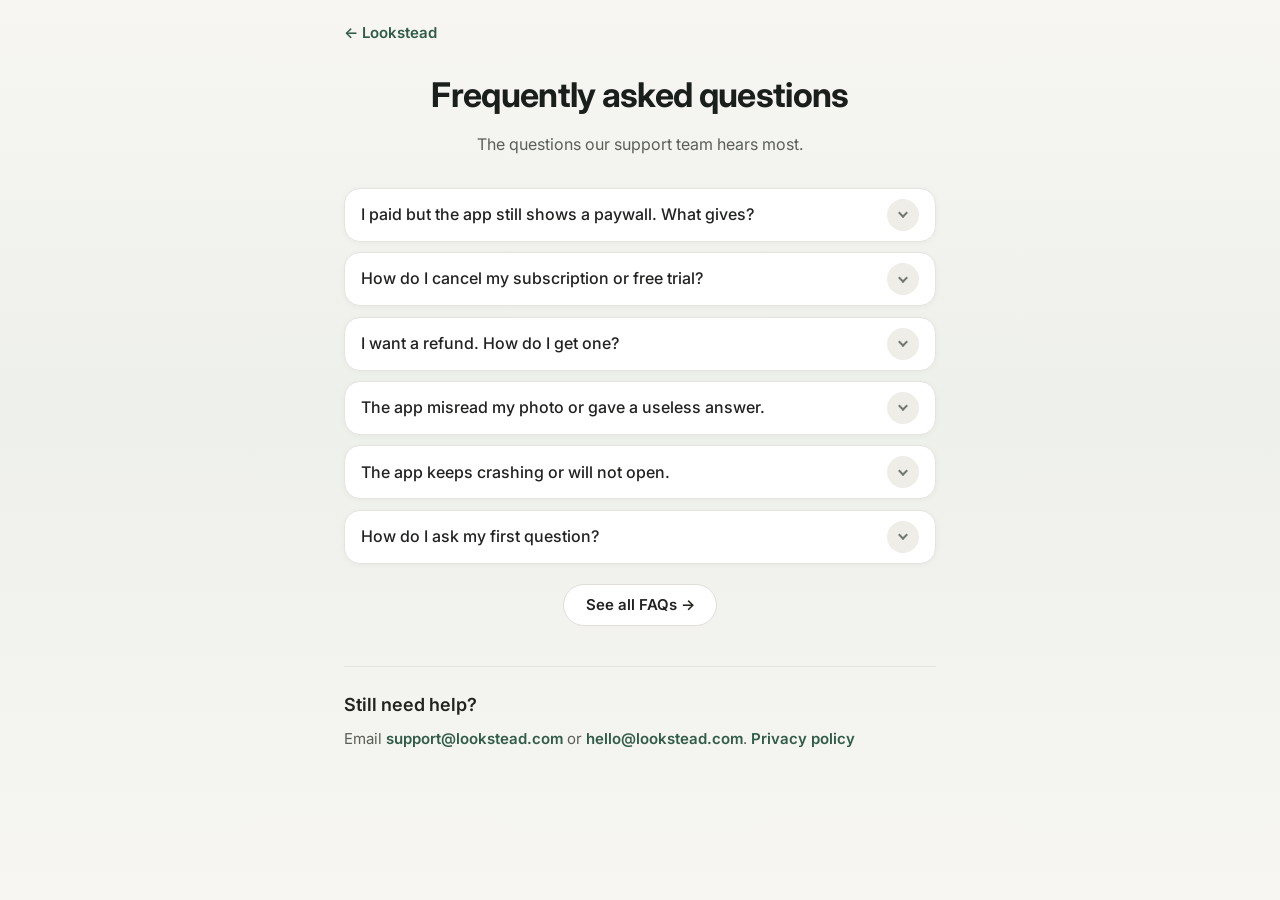
==== help/index.html @ fd9ef432 "Serve privacy, terms, and help at clean URLs without .html. Co-authored-by: Cursor <cursoragent@curs" ====
<!DOCTYPE html>
<html lang="en-GB">
  <head>
    <meta charset="utf-8" />
    <meta name="viewport" content="width=device-width, initial-scale=1" />
    <title>Help · Lookstead</title>
    <link rel="canonical" href="https://lookstead.com/help" />
    <link rel="icon" href="/assets/favicon.png" type="image/png" />
    <link rel="preconnect" href="https://fonts.googleapis.com" />
    <link rel="preconnect" href="https://fonts.gstatic.com" crossorigin />
    <link
      href="https://fonts.googleapis.com/css2?family=Inter:wght@400;500;600;700&display=swap"
      rel="stylesheet" />
    <link rel="stylesheet" href="/styles.css" />
  </head>
  <body class="page-help-body">
    <header class="help-top">
      <a class="help-back" href="/">← Lookstead</a>
    </header>

    <main class="page-help">
      <h1 class="faq-page-title">Frequently asked questions</h1>
      <p class="faq-page-lead">The questions our support team hears most.</p>

      <div id="faq-list" class="faq-list"></div>

      <button type="button" id="faq-see-all" class="faq-see-all">See all FAQs →</button>

      <section class="faq-contact">
        <h2 class="faq-contact-title">Still need help?</h2>
        <p>
          Email <a href="mailto:support@lookstead.com">support@lookstead.com</a> or
          <a href="mailto:hello@lookstead.com">hello@lookstead.com</a>.
          <a href="/privacy">Privacy policy</a>
        </p>
      </section>
    </main>

    <script src="/help.js"></script>
  </body>
</html>
---- styles.css ----
:root {
  --bg-dark: #0f1210;
  --text: #f7f6f2;
  --text-muted: rgba(247, 246, 242, 0.78);
  --primary: #315c49;
  --primary-deep: #243d32;
  --accent: #a3d968;
  --accent-hover: #b5e67a;
  --nav-bg: rgba(12, 14, 12, 0.62);
  --nav-border: rgba(255, 255, 255, 0.1);
  --radius-pill: 999px;
  --radius-card: 14px;
  --font: 'Inter', system-ui, -apple-system, 'Segoe UI', sans-serif;
  --hero-image: url('https://images.unsplash.com/photo-1586023492125-27b2c045efd7?auto=format&fit=crop&w=2400&q=80');
}

*,
*::before,
*::after {
  box-sizing: border-box;
}

html {
  scroll-behavior: smooth;
}

body {
  margin: 0;
  font-family: var(--font);
  color: var(--text);
  background: var(--bg-dark);
  line-height: 1.55;
  -webkit-font-smoothing: antialiased;
  text-rendering: optimizeLegibility;
}

a {
  color: inherit;
  text-decoration: none;
}

.site-header {
  position: fixed;
  top: 0;
  left: 0;
  right: 0;
  z-index: 100;
  padding: 1rem 1.25rem;
  pointer-events: none;
}

.nav-inner {
  pointer-events: auto;
  max-width: 1080px;
  margin: 0 auto;
  display: flex;
  align-items: center;
  gap: 1rem;
  padding: 0.6rem 1rem 0.6rem 1.2rem;
  background: var(--nav-bg);
  backdrop-filter: blur(18px);
  -webkit-backdrop-filter: blur(18px);
  border: 1px solid var(--nav-border);
  border-radius: var(--radius-pill);
  box-shadow: 0 4px 24px rgba(0, 0, 0, 0.18);
}

.brand {
  display: flex;
  align-items: center;
  gap: 0.55rem;
  font-weight: 600;
  font-size: 0.9375rem;
  letter-spacing: -0.01em;
  white-space: nowrap;
}

.brand-mark {
  width: 16px;
  height: 16px;
  background: var(--accent);
  border-radius: 3px;
  transform: rotate(45deg);
}

.nav-links {
  display: none;
  flex: 1;
  justify-content: center;
  gap: 1.75rem;
  font-size: 0.875rem;
  font-weight: 500;
  color: var(--text-muted);
}

.nav-links a {
  transition: color 0.15s ease;
}

.nav-links a:hover {
  color: var(--text);
}

.nav-cta {
  margin-left: auto;
  display: inline-flex;
  align-items: center;
  gap: 0.4rem;
  padding: 0.5rem 0.95rem;
  background: var(--accent);
  color: #1e2e18;
  font-size: 0.8125rem;
  font-weight: 600;
  border-radius: var(--radius-pill);
  white-space: nowrap;
  transition: background 0.15s ease;
}

.nav-cta:hover {
  background: var(--accent-hover);
}

.apple {
  width: 14px;
  height: 14px;
  background: currentColor;
  mask: url("data:image/svg+xml,%3Csvg xmlns='http://www.w3.org/2000/svg' viewBox='0 0 384 512'%3E%3Cpath fill='black' d='M318.7 268.7c-.2-36.7 16.4-64.4 50-84.8-18.8-26.9-47.2-41.7-84.7-44.6-35.5-2.8-74.3 20.7-88.5 20.7-15 0-43.1-18.6-63.4-18.6C80.6 142 0 214.3 0 286.3c0 87 70.5 171.7 128.3 171.7 18.5 0 31.5-12.5 53.9-12.5 21.8 0 33.9 12.5 57.2 12.5 58.5 0 102.7-99.6 102.7-168.1-.1-4.4-.4-8.7-1.1-13.1zM192.1 98.2c26.7-32 24.4-61 23.7-71.2-23.1 1.3-50.1 15.4-66.2 32.8-18.2 19.5-28.6 43.4-26.4 68.8 27.9 2.2 56.4-12.7 68.9-30.4z'/%3E%3C/svg%3E")
    center / contain no-repeat;
  -webkit-mask: url("data:image/svg+xml,%3Csvg xmlns='http://www.w3.org/2000/svg' viewBox='0 0 384 512'%3E%3Cpath fill='black' d='M318.7 268.7c-.2-36.7 16.4-64.4 50-84.8-18.8-26.9-47.2-41.7-84.7-44.6-35.5-2.8-74.3 20.7-88.5 20.7-15 0-43.1-18.6-63.4-18.6C80.6 142 0 214.3 0 286.3c0 87 70.5 171.7 128.3 171.7 18.5 0 31.5-12.5 53.9-12.5 21.8 0 33.9 12.5 57.2 12.5 58.5 0 102.7-99.6 102.7-168.1-.1-4.4-.4-8.7-1.1-13.1zM192.1 98.2c26.7-32 24.4-61 23.7-71.2-23.1 1.3-50.1 15.4-66.2 32.8-18.2 19.5-28.6 43.4-26.4 68.8 27.9 2.2 56.4-12.7 68.9-30.4z'/%3E%3C/svg%3E")
    center / contain no-repeat;
}

.hero {
  position: relative;
  min-height: 100svh;
  display: flex;
  flex-direction: column;
  align-items: center;
  justify-content: center;
  text-align: center;
  padding: 6rem 1.5rem 4rem;
  background-image:
    linear-gradient(180deg, rgba(8, 10, 9, 0.55) 0%, rgba(8, 10, 9, 0.82) 100%), var(--hero-image);
  background-size: cover;
  background-position: center 40%;
}

.hero-slides {
  position: relative;
  max-width: 680px;
  min-height: 200px;
}

.hero-slide {
  position: absolute;
  inset: 0;
  opacity: 0;
  transform: translateY(10px);
  transition: opacity 0.5s ease, transform 0.5s ease;
  pointer-events: none;
}

.hero-slide.is-active {
  position: relative;
  opacity: 1;
  transform: translateY(0);
  pointer-events: auto;
}

.hero h1 {
  margin: 0 0 1.125rem;
  font-size: clamp(2rem, 5.5vw, 3.25rem);
  font-weight: 600;
  line-height: 1.12;
  letter-spacing: -0.025em;
}

.hero-lead {
  margin: 0 auto;
  max-width: 34rem;
  font-size: clamp(1rem, 2.1vw, 1.0625rem);
  line-height: 1.6;
  color: var(--text-muted);
  font-weight: 400;
}

.hero-actions {
  display: flex;
  flex-wrap: wrap;
  gap: 0.65rem;
  justify-content: center;
  margin-top: 2rem;
}

.btn {
  display: inline-flex;
  align-items: center;
  justify-content: center;
  padding: 0.8rem 1.45rem;
  font-size: 0.9375rem;
  font-weight: 600;
  border-radius: var(--radius-pill);
  border: 1px solid transparent;
  cursor: pointer;
  transition: background 0.15s ease, border-color 0.15s ease, transform 0.12s ease;
}

.btn:active {
  transform: scale(0.98);
}

.btn-primary {
  background: var(--accent);
  color: #1e2e18;
  box-shadow: 0 2px 12px rgba(163, 217, 104, 0.35);
}

.btn-primary:hover {
  background: var(--accent-hover);
}

.btn-ghost {
  background: rgba(255, 255, 255, 0.04);
  border-color: rgba(255, 255, 255, 0.28);
  color: var(--text);
}

.btn-ghost:hover {
  border-color: rgba(255, 255, 255, 0.45);
  background: rgba(255, 255, 255, 0.08);
}

.btn-lg {
  padding: 0.95rem 1.75rem;
  font-size: 0.9375rem;
}

.hero-dots {
  display: flex;
  gap: 0.45rem;
  margin-top: 2.75rem;
}

.dot {
  width: 7px;
  height: 7px;
  padding: 0;
  border: none;
  border-radius: 50%;
  background: rgba(255, 255, 255, 0.32);
  cursor: pointer;
  transition: background 0.15s ease, transform 0.15s ease;
}

.dot.is-active {
  background: var(--accent);
  transform: scale(1.2);
}

.section {
  padding: 4.25rem 1.5rem;
  background: #f7f6f2;
  color: #20231f;
}

.section-dark {
  background: #161a17;
  color: var(--text);
}

.section-muted {
  background: #e8e6e0;
}

.section-cta {
  background: var(--primary-deep);
  color: var(--text);
}

.section-inner {
  max-width: 1000px;
  margin: 0 auto;
}

.section-inner.narrow {
  max-width: 600px;
}

.section-inner.center {
  text-align: center;
}

.section-label {
  margin: 0 0 1.75rem;
  font-size: 1.5rem;
  font-weight: 600;
  letter-spacing: -0.02em;
}

.feature-grid {
  list-style: none;
  margin: 0;
  padding: 0;
  display: grid;
  grid-template-columns: repeat(auto-fit, minmax(220px, 1fr));
  gap: 1rem;
}

.feature-grid li {
  padding: 1.25rem 1.35rem;
  background: rgba(255, 255, 255, 0.04);
  border: 1px solid rgba(255, 255, 255, 0.08);
  border-radius: var(--radius-card);
}

.feature-grid h3 {
  margin: 0 0 0.45rem;
  font-size: 1rem;
  font-weight: 600;
  letter-spacing: -0.01em;
}

.feature-grid p {
  margin: 0;
  color: var(--text-muted);
  font-size: 0.9375rem;
  line-height: 1.55;
}

.section:not(.section-dark) .feature-grid p {
  color: #5a5f58;
}

.steps {
  margin: 0;
  padding-left: 1.15rem;
  display: flex;
  flex-direction: column;
  gap: 0.85rem;
  font-size: 1rem;
  line-height: 1.55;
  color: #3d423c;
}

.steps strong {
  font-weight: 600;
  color: #20231f;
}

.pricing-lead {
  color: #4a4f48;
  margin: 0 0 0.25rem;
  font-size: 1rem;
  line-height: 1.6;
}

.pricing-cards {
  display: grid;
  grid-template-columns: repeat(auto-fit, minmax(168px, 1fr));
  gap: 0.85rem;
  margin-top: 1.35rem;
}

.pricing-card {
  background: #faf9f6;
  border-radius: var(--radius-card);
  padding: 1.2rem 1.25rem;
  border: 1px solid #d8d6cf;
}

.pricing-card.highlight {
  border-color: var(--primary);
  background: #fff;
  box-shadow: 0 2px 16px rgba(49, 92, 73, 0.1);
}

.pricing-card h3 {
  margin: 0 0 0.4rem;
  font-size: 1.0625rem;
  font-weight: 600;
}

.pricing-card p {
  margin: 0;
  font-size: 0.875rem;
  line-height: 1.5;
  color: #5a5f58;
}

.section-cta .section-label {
  color: var(--text);
}

.section-cta p {
  color: var(--text-muted);
  line-height: 1.6;
  max-width: 26rem;
  margin-left: auto;
  margin-right: auto;
}

.download-actions {
  display: flex;
  flex-wrap: wrap;
  gap: 0.65rem;
  justify-content: center;
  margin-top: 0.25rem;
}

.btn-ghost-on-dark {
  background: transparent;
  border: 1px solid rgba(255, 255, 255, 0.35);
  color: var(--text);
}

.btn-ghost-on-dark:hover {
  border-color: rgba(255, 255, 255, 0.55);
  background: rgba(255, 255, 255, 0.06);
}

.toast {
  margin: 1rem auto 0;
  max-width: 22rem;
  font-size: 0.8125rem;
  line-height: 1.45;
  color: rgba(247, 246, 242, 0.9);
  background: rgba(0, 0, 0, 0.25);
  padding: 0.5rem 0.85rem;
  border-radius: 8px;
}

.section-cta .fine {
  margin-top: 1.35rem;
  font-size: 0.8125rem;
  line-height: 1.5;
  opacity: 0.88;
  max-width: 26rem;
  margin-left: auto;
  margin-right: auto;
  color: rgba(247, 246, 242, 0.75);
}

.site-footer {
  padding: 2.25rem 1.5rem;
  background: #0a0c0b;
  font-size: 0.875rem;
}

.footer-inner {
  max-width: 1000px;
  margin: 0 auto;
  text-align: center;
}

.brand-footer {
  font-weight: 600;
  display: block;
  margin-bottom: 0.85rem;
  letter-spacing: -0.01em;
}

.footer-links {
  display: flex;
  flex-wrap: wrap;
  justify-content: center;
  gap: 0.75rem 1.25rem;
  margin-bottom: 0.85rem;
  color: var(--text-muted);
}

.footer-links a {
  text-decoration: underline;
  text-decoration-color: rgba(255, 255, 255, 0.2);
  text-underline-offset: 3px;
}

.footer-links a:hover {
  color: var(--text);
  text-decoration-color: rgba(255, 255, 255, 0.45);
}

.copyright {
  margin: 0;
  color: rgba(255, 255, 255, 0.4);
  font-size: 0.8125rem;
}

.page-help-body {
  min-height: 100vh;
  background: linear-gradient(180deg, #f7f6f2 0%, #eef0eb 45%, #f7f6f2 100%);
  color: #20231f;
}

.help-top {
  padding: 1.25rem 1.5rem 0;
  max-width: 640px;
  margin: 0 auto;
}

.help-back {
  font-weight: 600;
  color: var(--primary);
  font-size: 0.9375rem;
}

.page-help {
  padding: 1.5rem 1.5rem 3rem;
  max-width: 640px;
  margin: 0 auto;
}

.faq-page-title {
  margin: 0 0 0.65rem;
  font-size: clamp(1.75rem, 4vw, 2.125rem);
  font-weight: 700;
  letter-spacing: -0.02em;
  text-align: center;
  color: #1a1f1c;
}

.faq-page-lead {
  margin: 0 0 2rem;
  text-align: center;
  color: #5a5f58;
  font-size: 1rem;
  line-height: 1.5;
}

.faq-list {
  display: flex;
  flex-direction: column;
  gap: 0.65rem;
}

.faq-item {
  background: #fff;
  border: 1px solid #e5e5de;
  border-radius: 16px;
  padding: 0 1rem;
  box-shadow: 0 1px 6px rgba(20, 24, 20, 0.04);
}

.faq-question {
  list-style: none;
  display: flex;
  align-items: center;
  gap: 0.75rem;
  min-height: 3.25rem;
  cursor: pointer;
  font-weight: 500;
  font-size: 1rem;
  line-height: 1.35;
  color: #20231f;
}

.faq-question::-webkit-details-marker {
  display: none;
}

.faq-question-text {
  flex: 1;
  padding: 0.75rem 0;
}

.faq-chevron {
  flex-shrink: 0;
  width: 2rem;
  height: 2rem;
  border-radius: 999px;
  background: #eeede8;
  position: relative;
}

.faq-chevron::after {
  content: '';
  position: absolute;
  left: 50%;
  top: 45%;
  width: 7px;
  height: 7px;
  border-right: 2px solid #72776f;
  border-bottom: 2px solid #72776f;
  transform: translate(-50%, -50%) rotate(45deg);
  transition: transform 0.2s ease;
}

.faq-item[open] .faq-chevron::after {
  top: 55%;
  transform: translate(-50%, -50%) rotate(-135deg);
}

.faq-answer {
  margin: 0 0 1rem;
  padding-right: 2.5rem;
  font-size: 0.9375rem;
  line-height: 1.6;
  color: #5a5f58;
}

.faq-see-all {
  display: block;
  margin: 1.25rem auto 0;
  padding: 0.65rem 1.35rem;
  font-size: 0.9375rem;
  font-weight: 600;
  font-family: inherit;
  color: #20231f;
  background: #fff;
  border: 1px solid #e0ded6;
  border-radius: 999px;
  cursor: pointer;
}

.faq-see-all:hover {
  border-color: #c8c6be;
}

.faq-see-all[hidden] {
  display: none;
}

.faq-contact {
  margin-top: 2.5rem;
  padding-top: 1.5rem;
  border-top: 1px solid #e5e5de;
}

.faq-contact-title {
  font-size: 1.125rem;
  font-weight: 600;
  margin: 0 0 0.5rem;
}

.faq-contact p {
  margin: 0;
  line-height: 1.6;
  color: #5a5f58;
  font-size: 0.9375rem;
}

.faq-contact a {
  color: var(--primary);
  font-weight: 600;
}

.page-legal {
  padding: 6rem 1.5rem 3rem;
  max-width: 720px;
  margin: 0 auto;
  color: #20231f;
  background: #f7f6f2;
  min-height: 100vh;
}

.page-legal h1 {
  font-size: 1.75rem;
  font-weight: 600;
  margin-bottom: 0.5rem;
}

.page-legal .back {
  display: inline-block;
  margin-bottom: 2rem;
  color: var(--primary);
  font-weight: 600;
}

.page-legal h2 {
  font-size: 1.0625rem;
  font-weight: 600;
  margin-top: 2rem;
}

.page-legal p,
.page-legal li {
  line-height: 1.6;
  color: #4a4f48;
}

@media (min-width: 768px) {
  .nav-links {
    display: flex;
  }

  .nav-cta {
    margin-left: 0;
  }
}

@media (max-width: 767px) {
  .nav-inner {
    padding-right: 0.75rem;
  }

  .nav-cta span:not(.apple) {
    display: none;
  }

  .nav-cta {
    padding: 0.5rem 0.75rem;
  }
}
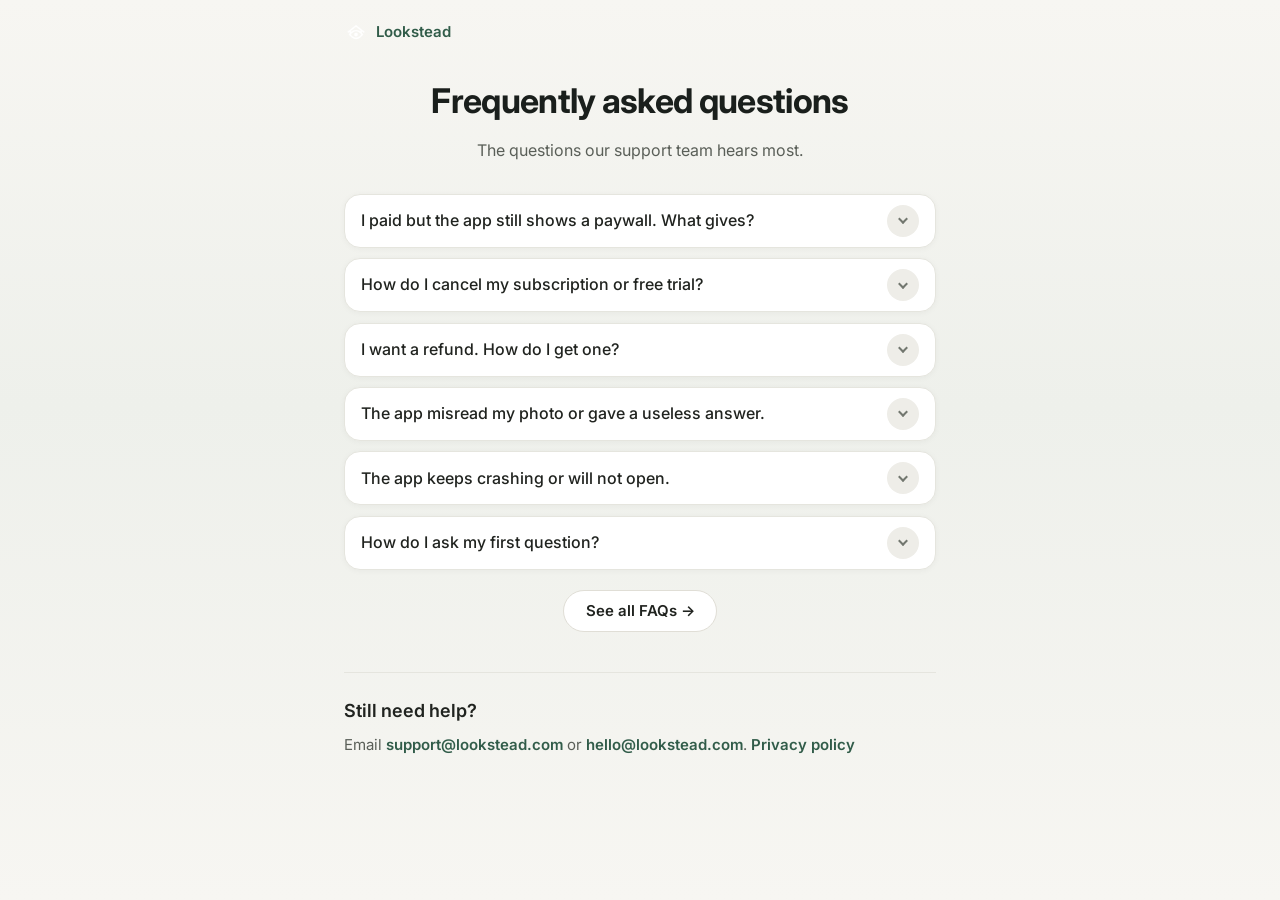
==== commit 17da9488: "Use app brand icons on the marketing site. Co-authored-by: Cursor <cursoragent@cursor.com>" ====
--- a/help/index.html
+++ b/help/index.html
@@ -5,7 +5,7 @@
     <meta name="viewport" content="width=device-width, initial-scale=1" />
     <title>Help · Lookstead</title>
     <link rel="canonical" href="https://lookstead.com/help" />
-    <link rel="icon" href="/assets/favicon.png" type="image/png" />
+    <link rel="icon" href="/assets/favicon.png" type="image/png" sizes="32x32" />
     <link rel="preconnect" href="https://fonts.googleapis.com" />
     <link rel="preconnect" href="https://fonts.gstatic.com" crossorigin />
     <link
@@ -15,7 +15,10 @@
   </head>
   <body class="page-help-body">
     <header class="help-top">
-      <a class="help-back" href="/">← Lookstead</a>
+      <a class="help-back" href="/">
+        <img class="help-back-mark" src="/assets/white-icon-transparent.png" width="24" height="24" alt="" />
+        Lookstead
+      </a>
     </header>
 
     <main class="page-help">
--- a/styles.css
+++ b/styles.css
@@ -76,11 +76,11 @@
 }
 
 .brand-mark {
-  width: 16px;
-  height: 16px;
-  background: var(--accent);
-  border-radius: 3px;
-  transform: rotate(45deg);
+  width: 28px;
+  height: 28px;
+  border-radius: 8px;
+  object-fit: contain;
+  flex-shrink: 0;
 }
 
 .nav-links {
@@ -498,9 +498,19 @@
 }
 
 .help-back {
+  display: inline-flex;
+  align-items: center;
+  gap: 0.5rem;
   font-weight: 600;
   color: var(--primary);
   font-size: 0.9375rem;
+}
+
+.help-back-mark {
+  width: 24px;
+  height: 24px;
+  object-fit: contain;
+  border-radius: 6px;
 }
 
 .page-help {
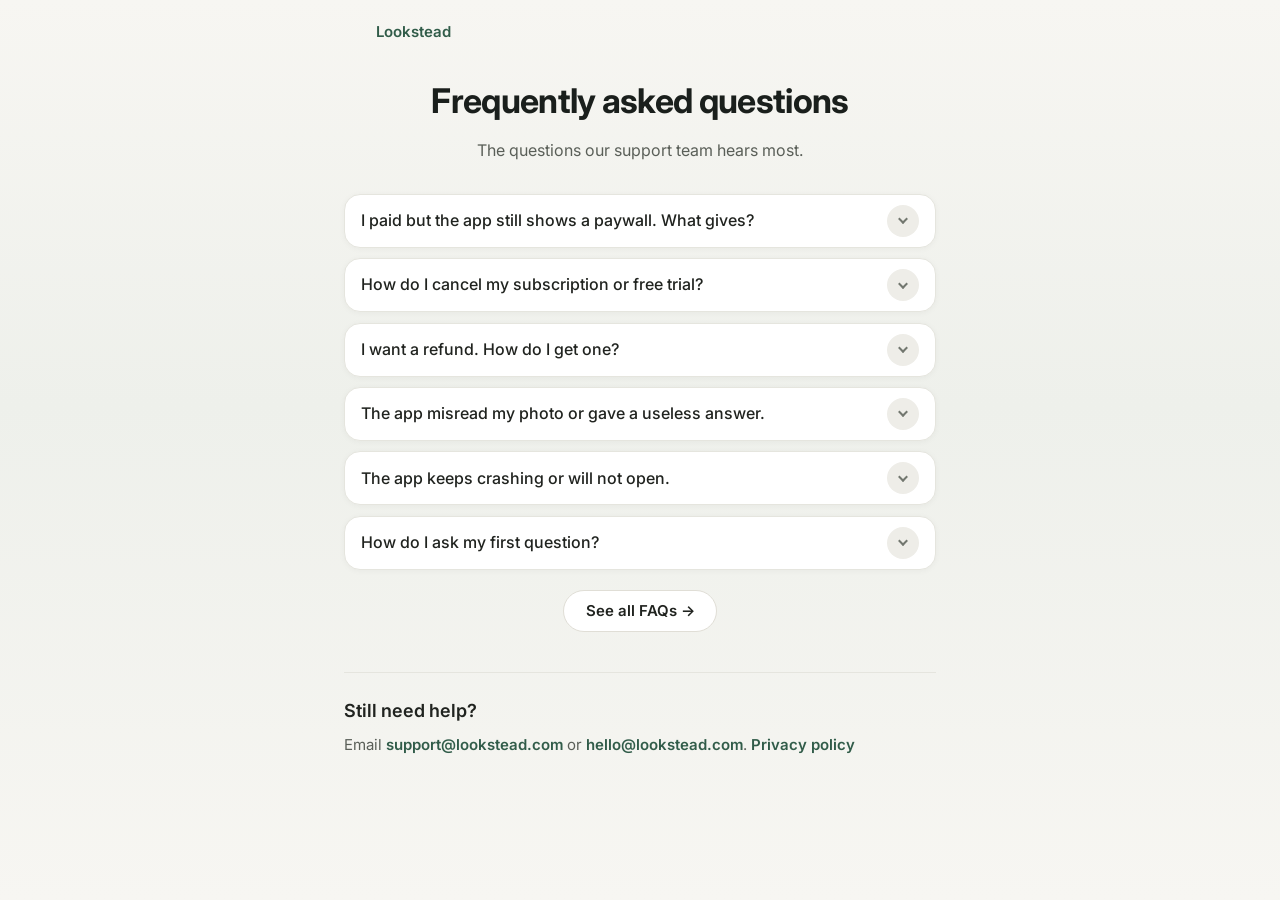
==== commit 40317cee: "Use SVG brand mark and fix email auth deep link bridge. Point header and help nav at white-icon-tran" ====
--- a/help/index.html
+++ b/help/index.html
@@ -3,8 +3,26 @@
   <head>
     <meta charset="utf-8" />
     <meta name="viewport" content="width=device-width, initial-scale=1" />
-    <title>Help · Lookstead</title>
+    <meta
+      name="description"
+      content="Lookstead help and FAQs: photo questions, My Home, subscriptions, refunds, privacy, and when to call a professional for home repairs." />
+    <meta name="robots" content="index, follow" />
+    <title>Help and FAQs | Lookstead home assistant</title>
     <link rel="canonical" href="https://lookstead.com/help" />
+    <meta property="og:type" content="website" />
+    <meta property="og:site_name" content="Lookstead" />
+    <meta property="og:locale" content="en_GB" />
+    <meta property="og:url" content="https://lookstead.com/help" />
+    <meta property="og:title" content="Help and FAQs | Lookstead home assistant" />
+    <meta
+      property="og:description"
+      content="Answers about photo questions, saved items, subscriptions, and safe use of Lookstead at home." />
+    <meta property="og:image" content="https://lookstead.com/assets/icon-256.png" />
+    <meta name="twitter:card" content="summary" />
+    <meta name="twitter:title" content="Help and FAQs | Lookstead home assistant" />
+    <meta
+      name="twitter:description"
+      content="Answers about photo questions, saved items, subscriptions, and safe use of Lookstead at home." />
     <link rel="icon" href="/assets/favicon.png" type="image/png" sizes="32x32" />
     <link rel="preconnect" href="https://fonts.googleapis.com" />
     <link rel="preconnect" href="https://fonts.gstatic.com" crossorigin />
@@ -12,11 +30,73 @@
       href="https://fonts.googleapis.com/css2?family=Inter:wght@400;500;600;700&display=swap"
       rel="stylesheet" />
     <link rel="stylesheet" href="/styles.css" />
+    <link rel="home" href="https://lookstead.com/" title="Lookstead home" />
+    <link rel="alternate" hreflang="en-gb" href="https://lookstead.com/help" />
+    <link rel="manifest" href="/site.webmanifest" />
+    <script type="application/ld+json">
+      {
+        "@context": "https://schema.org",
+        "@graph": [
+          {
+            "@type": "BreadcrumbList",
+            "itemListElement": [
+              { "@type": "ListItem", "position": 1, "name": "Home", "item": "https://lookstead.com/" },
+              { "@type": "ListItem", "position": 2, "name": "Help", "item": "https://lookstead.com/help" }
+            ]
+          },
+          {
+            "@type": "FAQPage",
+            "mainEntity": [
+              {
+                "@type": "Question",
+                "name": "I paid but the app still shows a paywall. What gives?",
+                "acceptedAnswer": {
+                  "@type": "Answer",
+                  "text": "Tap Restore purchases in Settings or on the paywall. Use the same Apple ID or Google account you paid with. If it still fails, email support with your receipt."
+                }
+              },
+              {
+                "@type": "Question",
+                "name": "How do I cancel my subscription or free trial?",
+                "acceptedAnswer": {
+                  "@type": "Answer",
+                  "text": "Subscriptions are managed by Apple or Google. On iPhone: Settings, your name, Subscriptions, Lookstead, Cancel."
+                }
+              },
+              {
+                "@type": "Question",
+                "name": "How do I ask my first question?",
+                "acceptedAnswer": {
+                  "@type": "Answer",
+                  "text": "From Home, tap Take a photo or Choose from photos, preview the image, pick or type your question, then submit."
+                }
+              },
+              {
+                "@type": "Question",
+                "name": "Can Lookstead diagnose gas, electrical or structural problems?",
+                "acceptedAnswer": {
+                  "@type": "Answer",
+                  "text": "No. Lookstead gives cautious visual guidance and tells you when to stop and call a qualified professional or emergency services."
+                }
+              },
+              {
+                "@type": "Question",
+                "name": "How do I contact support?",
+                "acceptedAnswer": {
+                  "@type": "Answer",
+                  "text": "Email support@lookstead.com with your device type, app version and a short description."
+                }
+              }
+            ]
+          }
+        ]
+      }
+    </script>
   </head>
   <body class="page-help-body">
     <header class="help-top">
       <a class="help-back" href="/">
-        <img class="help-back-mark" src="/assets/white-icon-transparent.png" width="24" height="24" alt="" />
+        <img class="help-back-mark" src="/assets/white-icon-transparent.svg" width="24" height="24" alt="Lookstead" />
         Lookstead
       </a>
     </header>
@@ -25,7 +105,71 @@
       <h1 class="faq-page-title">Frequently asked questions</h1>
       <p class="faq-page-lead">The questions our support team hears most.</p>
 
-      <div id="faq-list" class="faq-list"></div>
+      <div id="faq-list" class="faq-list">
+        <details class="faq-item">
+          <summary class="faq-question">
+            <span class="faq-question-text">I paid but the app still shows a paywall. What gives?</span>
+            <span class="faq-chevron" aria-hidden="true"></span>
+          </summary>
+          <p class="faq-answer">
+            Tap Restore purchases in Settings or on the paywall. Use the same Apple ID or Google account you
+            paid with. If it still fails, email support with your receipt and we will check RevenueCat and
+            your account.
+          </p>
+        </details>
+        <details class="faq-item">
+          <summary class="faq-question">
+            <span class="faq-question-text">How do I cancel my subscription or free trial?</span>
+            <span class="faq-chevron" aria-hidden="true"></span>
+          </summary>
+          <p class="faq-answer">
+            Subscriptions are managed by Apple or Google, not inside Lookstead. On iPhone: Settings, your
+            name, Subscriptions, Lookstead, Cancel. On Android: Google Play, Payments and subscriptions,
+            Subscriptions.
+          </p>
+        </details>
+        <details class="faq-item">
+          <summary class="faq-question">
+            <span class="faq-question-text">I want a refund. How do I get one?</span>
+            <span class="faq-chevron" aria-hidden="true"></span>
+          </summary>
+          <p class="faq-answer">
+            Refund requests go through the App Store or Google Play. Apple: reportaproblem.apple.com. Google:
+            play.google.com/store/account/subscriptions. We cannot issue store refunds from our side.
+          </p>
+        </details>
+        <details class="faq-item">
+          <summary class="faq-question">
+            <span class="faq-question-text">The app misread my photo or gave a useless answer.</span>
+            <span class="faq-chevron" aria-hidden="true"></span>
+          </summary>
+          <p class="faq-answer">
+            Try a clearer photo, better lighting, and a specific question. If the answer says Demo, the live
+            service is not connected on that build. Email support with what you asked and we can improve from
+            your example.
+          </p>
+        </details>
+        <details class="faq-item">
+          <summary class="faq-question">
+            <span class="faq-question-text">The app keeps crashing or will not open.</span>
+            <span class="faq-chevron" aria-hidden="true"></span>
+          </summary>
+          <p class="faq-answer">
+            Update to the latest version, restart your phone, and free some storage. If it persists, email
+            support with your device model and iOS or Android version.
+          </p>
+        </details>
+        <details class="faq-item">
+          <summary class="faq-question">
+            <span class="faq-question-text">How do I ask my first question?</span>
+            <span class="faq-chevron" aria-hidden="true"></span>
+          </summary>
+          <p class="faq-answer">
+            From Home, tap Take a photo or Choose from photos. Preview the image, pick or type your question,
+            then submit. Camera and library access are requested only when you start that flow.
+          </p>
+        </details>
+      </div>
 
       <button type="button" id="faq-see-all" class="faq-see-all">See all FAQs →</button>
 
@@ -39,6 +183,6 @@
       </section>
     </main>
 
-    <script src="/help.js"></script>
+    <script src="/help.js" defer></script>
   </body>
 </html>
--- a/styles.css
+++ b/styles.css
@@ -167,7 +167,8 @@
   pointer-events: auto;
 }
 
-.hero h1 {
+.hero h1,
+.hero .hero-headline {
   margin: 0 0 1.125rem;
   font-size: clamp(2rem, 5.5vw, 3.25rem);
   font-weight: 600;
